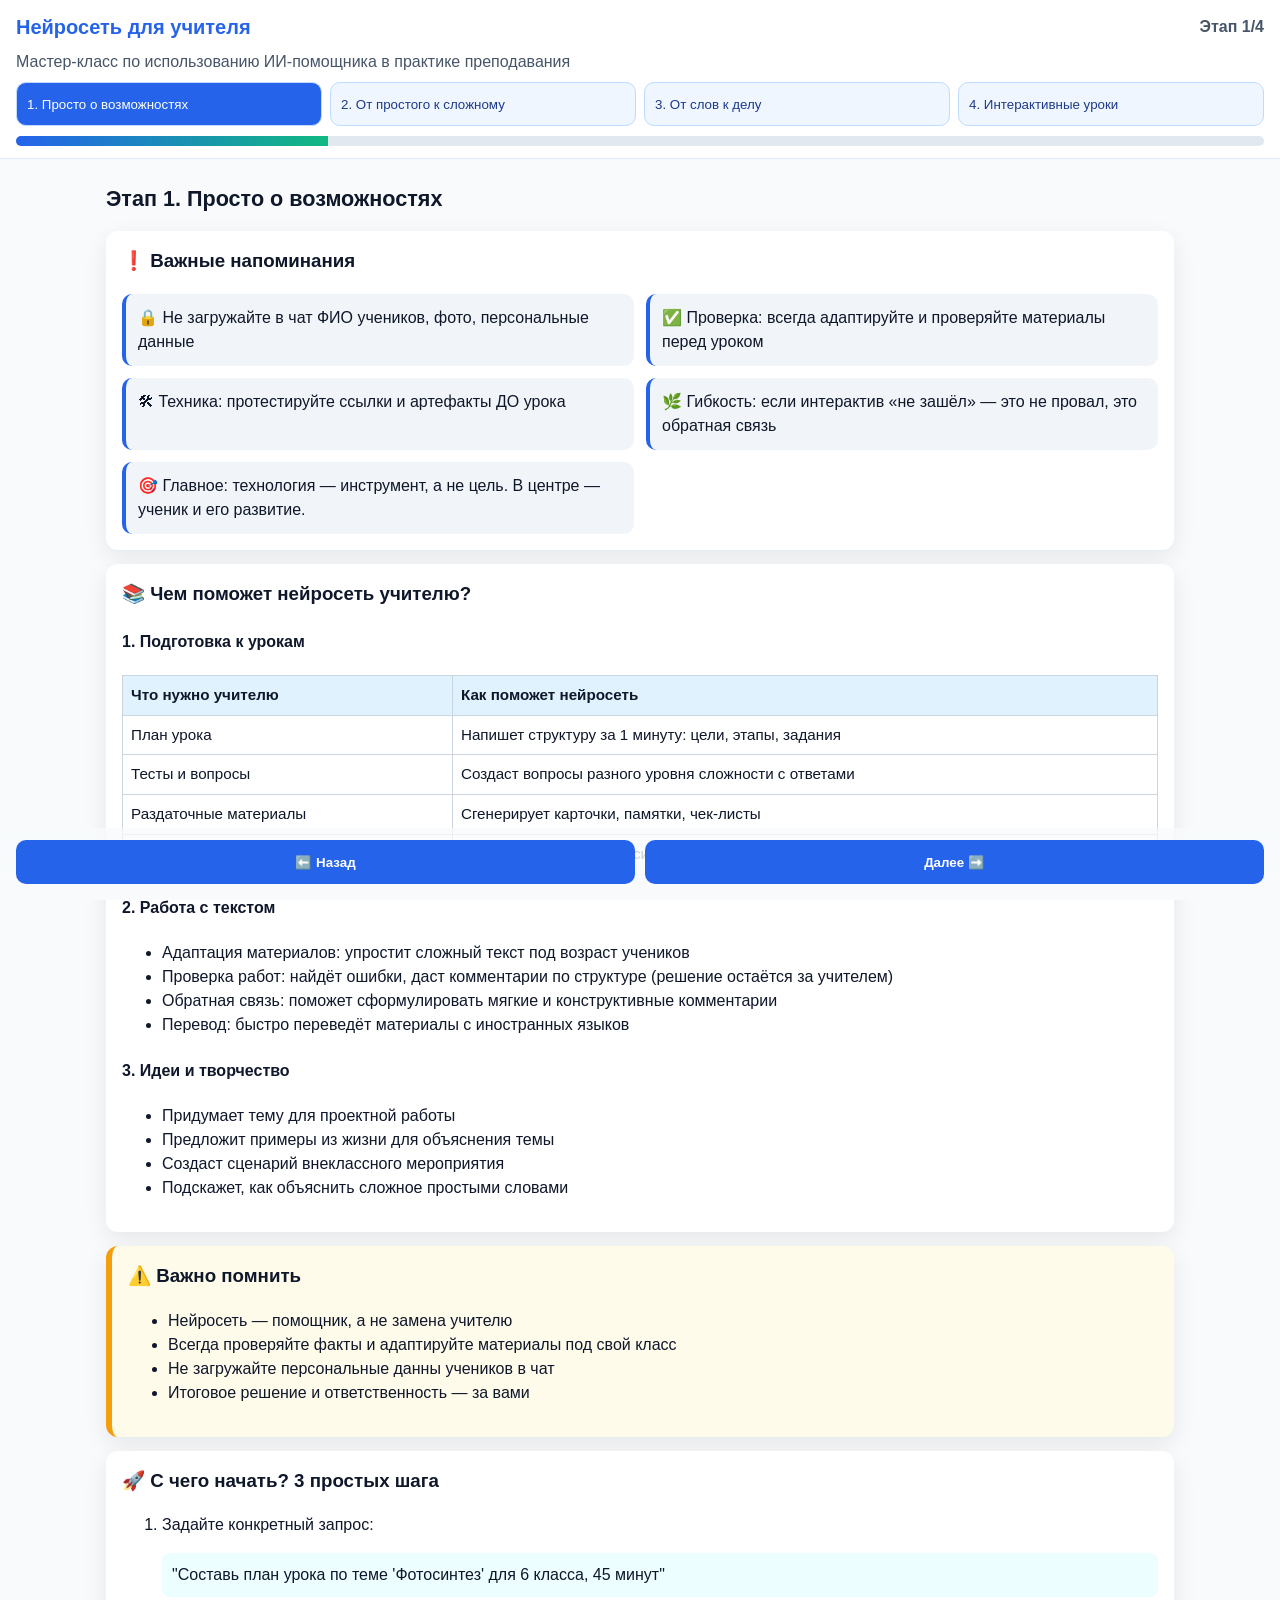
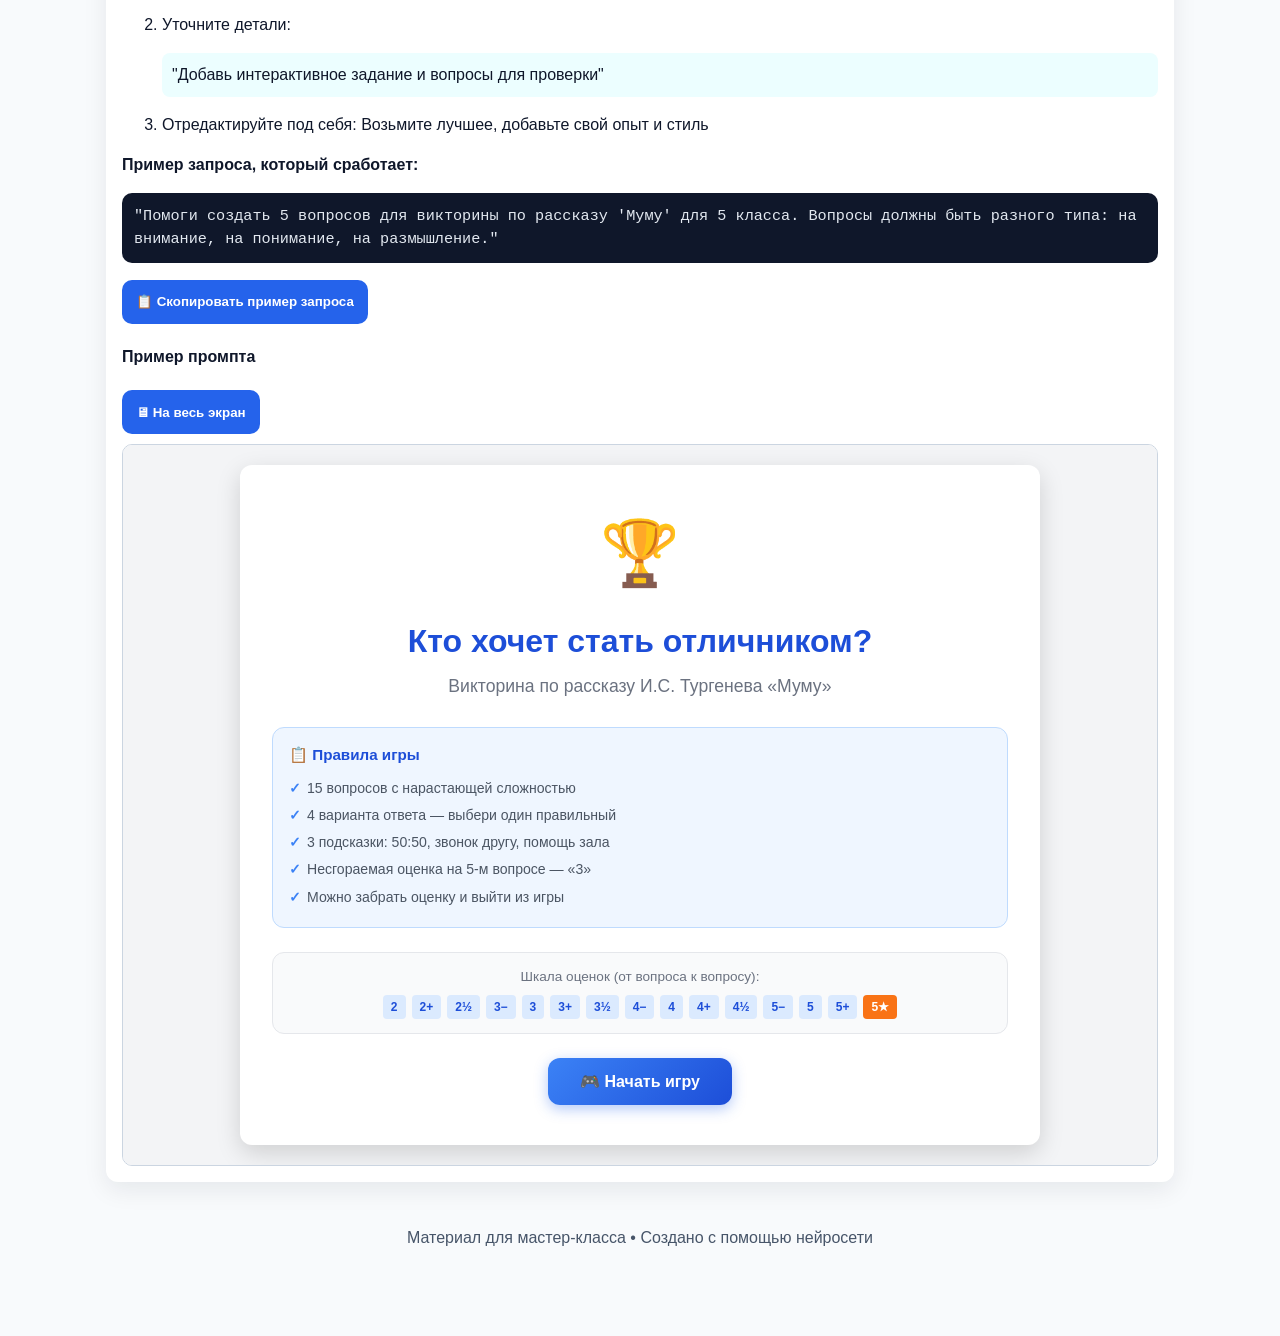
==== index.html @ 71e7a55d "1" ====
<!DOCTYPE html>
<html lang="ru">
<head>
  <meta charset="UTF-8">
  <meta name="viewport" content="width=device-width, initial-scale=1.0">
  <meta name="description" content="Мастер-класс по использованию нейросети в работе учителя">
  <title>Нейросеть для учителя — мастер-класс</title>
  <link rel="stylesheet" href="./styles.css">
</head>
<body>
  <div class="app fade-in" id="app">
    <header class="app-header">
      <div class="header-top">
        <h1>Нейросеть для учителя</h1>
        <p class="stage-indicator" id="stageIndicator" aria-live="polite">Этап 1/4</p>
        <button class="menu-toggle" id="menuToggle" aria-label="Открыть меню этапов" aria-expanded="false">☰</button>
      </div>
      <p class="subtitle">Мастер-класс по использованию ИИ-помощника в практике преподавания</p>
      <nav class="stage-nav" id="stageNav" aria-label="Навигация по этапам">
        <button class="stage-dot active" data-step="0" aria-label="Перейти к этапу 1">1. Просто о возможностях</button>
        <button class="stage-dot" data-step="1" aria-label="Перейти к этапу 2">2. От простого к сложному</button>
        <button class="stage-dot" data-step="2" aria-label="Перейти к этапу 3">3. От слов к делу</button>
        <button class="stage-dot" data-step="3" aria-label="Перейти к этапу 4">4. Интерактивные уроки</button>
      </nav>
      <div class="progress-wrap" aria-label="Прогресс прохождения этапов">
        <div class="progress-bar">
          <div class="progress-fill" id="progressFill"></div>
        </div>
      </div>
    </header>

    <main class="content">
      <!-- Этап 1 -->
      <section class="stage active" data-stage="0" aria-labelledby="stage1Title">
        <h2 id="stage1Title">Этап 1. Просто о возможностях</h2>

        <article class="card">
          <h3>❗ Важные напоминания</h3>
          <div class="card-grid reminders-grid">
            <div class="mini-card">🔒 Не загружайте в чат ФИО учеников, фото, персональные данные</div>
            <div class="mini-card">✅ Проверка: всегда адаптируйте и проверяйте материалы перед уроком</div>
            <div class="mini-card">🛠 Техника: протестируйте ссылки и артефакты ДО урока</div>
            <div class="mini-card">🌿 Гибкость: если интерактив «не зашёл» — это не провал, это обратная связь</div>
            <div class="mini-card">🎯 Главное: технология — инструмент, а не цель. В центре — ученик и его развитие.</div>
          </div>
        </article>

        <article class="card">
          <h3>📚 Чем поможет нейросеть учителю?</h3>
          <h4>1. Подготовка к урокам</h4>
          <table>
            <thead>
              <tr>
                <th>Что нужно учителю</th>
                <th>Как поможет нейросеть</th>
              </tr>
            </thead>
            <tbody>
              <tr>
                <td>План урока</td>
                <td>Напишет структуру за 1 минуту: цели, этапы, задания</td>
              </tr>
              <tr>
                <td>Тесты и вопросы</td>
                <td>Создаст вопросы разного уровня сложности с ответами</td>
              </tr>
              <tr>
                <td>Раздаточные материалы</td>
                <td>Сгенерирует карточки, памятки, чек-листы</td>
              </tr>
              <tr>
                <td>Идеи для активностей</td>
                <td>Предложит игры, дискуссии, проекты по теме</td>
              </tr>
            </tbody>
          </table>
          <h4>2. Работа с текстом</h4>
          <ul>
            <li>Адаптация материалов: упростит сложный текст под возраст учеников</li>
            <li>Проверка работ: найдёт ошибки, даст комментарии по структуре (решение остаётся за учителем)</li>
            <li>Обратная связь: поможет сформулировать мягкие и конструктивные комментарии</li>
            <li>Перевод: быстро переведёт материалы с иностранных языков</li>
          </ul>
          <h4>3. Идеи и творчество</h4>
          <ul>
            <li>Придумает тему для проектной работы</li>
            <li>Предложит примеры из жизни для объяснения темы</li>
            <li>Создаст сценарий внеклассного мероприятия</li>
            <li>Подскажет, как объяснить сложное простыми словами</li>
          </ul>
        </article>

        <article class="card banner-warning">
          <h3>⚠️ Важно помнить</h3>
          <ul>
            <li>Нейросеть — помощник, а не замена учителю</li>
            <li>Всегда проверяйте факты и адаптируйте материалы под свой класс</li>
            <li>Не загружайте персональные данны учеников в чат</li>
            <li>Итоговое решение и ответственность — за вами</li>
          </ul>
        </article>

        <article class="card">
          <h3>🚀 С чего начать? 3 простых шага</h3>
          <ol>
            <li>
              Задайте конкретный запрос:
              <p class="quote">"Составь план урока по теме 'Фотосинтез' для 6 класса, 45 минут"</p>
            </li>
            <li>
              Уточните детали:
              <p class="quote">"Добавь интерактивное задание и вопросы для проверки"</p>
            </li>
            <li>Отредактируйте под себя: Возьмите лучшее, добавьте свой опыт и стиль</li>
          </ol>
          <div class="prompt-box">
            <p><strong>Пример запроса, который сработает:</strong></p>
            <pre id="mumuPrompt">"Помоги создать 5 вопросов для викторины по рассказу 'Муму' для 5 класса. Вопросы должны быть разного типа: на внимание, на понимание, на размышление."</pre>
            <button class="btn copy-btn" data-copy-target="mumuPrompt" aria-label="Скопировать пример запроса по Муму">📋 Скопировать пример запроса</button>
            <span class="copy-status" aria-live="polite"></span>
          </div>
          <h4>Пример промпта</h4>
          <div class="actions">
            <button class="btn" id="stage1FullscreenBtn" aria-label="Развернуть пример промпта на весь экран">🖥 На весь экран</button>
          </div>
          <div class="embed-wrap">
            <iframe
              id="stage1PromptFrame"
              src="./example-mumu-quiz.html"
              title="Пример промпта: викторина по Муму"
              loading="lazy"
              referrerpolicy="no-referrer"
              allowfullscreen>
            </iframe>
          </div>
        </article>
      </section>

      <!-- Этап 2 -->
      <section class="stage" data-stage="1" aria-labelledby="stage2Title">
        <h2 id="stage2Title">Этап 2. От простого к сложному</h2>
        <div class="level-tabs" role="tablist" aria-label="Переключение уровней этапа 2">
          <button class="level-tab active" data-level-tab="1" role="tab" aria-selected="true" aria-controls="levelPanel1">Уровень 1</button>
          <button class="level-tab" data-level-tab="2" role="tab" aria-selected="false" aria-controls="levelPanel2">Уровень 2</button>
          <button class="level-tab" data-level-tab="3" role="tab" aria-selected="false" aria-controls="levelPanel3">Уровень 3</button>
          <button class="level-tab" data-level-tab="4" role="tab" aria-selected="false" aria-controls="levelPanel4">Уровень 4</button>
        </div>
        <div class="card-grid">
          <article class="card level-card level-1 active" id="levelPanel1" data-level-panel="1" role="tabpanel">
            <h3>Уровень 1: Самый простой</h3>
            <p><strong>Что создаём:</strong> Быстрые интерактивные элементы без подготовки</p>
            <table>
              <thead>
                <tr>
                  <th>Пример запроса учителю</th>
                  <th>Что получит ученик</th>
                </tr>
              </thead>
              <tbody>
                <tr>
                  <td>"Придумай 5 вопросов по теме 'Вода' для 3 класса: 2 на выбор ответа, 2 на внимание, 1 на размышление"</td>
                  <td>Готовые вопросы для устного опроса</td>
                </tr>
                <tr>
                  <td>"Создай мини-викторину из 3 заданий по сказке 'Колобок'"</td>
                  <td>Текст для быстрой проверки понимания</td>
                </tr>
                <tr>
                  <td>"Напиши 3 ситуации для обсуждения: 'Что бы ты сделал, если...'"</td>
                  <td>Старт для дискуссии в классе</td>
                </tr>
              </tbody>
            </table>
          </article>

          <article class="card level-card level-2" id="levelPanel2" data-level-panel="2" role="tabpanel" hidden>
            <h3>Уровень 2: Структурированный контент (таблицы, карточки, сценарии)</h3>
            <p><strong>Что создаём:</strong> Раздаточные материалы и готовые активности</p>
            <table>
              <thead>
                <tr>
                  <th>Пример запроса учителю</th>
                  <th>Что получит учитель</th>
                </tr>
              </thead>
              <tbody>
                <tr>
                  <td>"Создай таблицу 'Плюсы и минусы' для темы 'Интернет' — 4 столбца, простой язык для 5 класса"</td>
                  <td>Таблицу с положительными и отрицательными сторонами Интернета, которую можно использовать для дальнейшей работы</td>
                </tr>
                <tr>
                  <td>"Напиши сценарий ролевой игры 'Экскурсия в музей' для урока истории, 5 ролей, реплики на 2 минуты"</td>
                  <td>Сценарий игры</td>
                </tr>
                <tr>
                  <td>"Сделай карточки-задания: 6 штук, тема 'Части речи', формат: термин + пример + вопрос"</td>
                  <td>Задания для повторения</td>
                </tr>
              </tbody>
            </table>
          </article>

          <article class="card level-card level-3" id="levelPanel3" data-level-panel="3" role="tabpanel" hidden>
            <h3>Уровень 3: Интерактивные задания с выбором (ветвление)</h3>
            <p><strong>Что создаём:</strong> Сценарии, где ученик выбирает путь</p>
            <table>
              <thead>
                <tr>
                  <th>Пример запроса учителю</th>
                  <th>Что получит учитель</th>
                </tr>
              </thead>
              <tbody>
                <tr>
                  <td>"Создай текстовый квест 'Спасение планеты': - 3 варианта выбора на каждом шаге - 4 возможных финала - тема: экология, для 6 класса - язык простой, с юмором"</td>
                  <td>Ученики читают ситуацию → выбирают действие → видят последствия. Учитель управляет обсуждением после каждого выбора.</td>
                </tr>
              </tbody>
            </table>
          </article>

          <article class="card level-card level-4" id="levelPanel4" data-level-panel="4" role="tabpanel" hidden>
            <h3>Уровень 4: Артефакты нейросети — интерактив в браузере</h3>
            <p>Артефакты — функция нейросети, которая создаёт готовые мини-приложения: викторины, тренажёры, таймеры, доски идей. Работают в браузере, без установки программ.</p>
            <div class="steps-list">
              <h4>Как это работает (очень просто):</h4>
              <ol>
                <li>📝 Пишете запрос в нейросеть (как в примерах ниже)</li>
                <li>🧩 Нажимаете кнопку "Artifacts" или "Создать"</li>
                <li>📦 Получаете готовый материал или код</li>
                <li>🌐 Открываете на уроке — всё работает в браузере</li>
              </ol>
            </div>
            <h4>Что можно сделать за 1 запрос:</h4>
            <table>
              <thead>
                <tr>
                  <th>Запрос учителю</th>
                  <th>Что создаст нейросеть</th>
                  <th>Как использовать на уроке</th>
                </tr>
              </thead>
              <tbody>
                <tr>
                  <td>"Создай интерактивную викторину из 5 вопросов по математике для 4 класса: кнопки выбора, проверка ответа, счётчик баллов"</td>
                  <td>Готовая веб-викторина с кнопками и автоматической проверкой</td>
                  <td>Открыть на проекторе — ученики отвечают по очереди</td>
                </tr>
                <tr>
                  <td>"Сделай тренажёр 'Собери слово': перемешанные буквы, поле для ввода, кнопка 'Проверить'"</td>
                  <td>Интерактивное упражнение на правописание</td>
                  <td>Работа в парах за компьютером или на планшете</td>
                </tr>
                <tr>
                  <td>"Создай таймер с визуальным отсчётом на 5 минут для групповой работы"</td>
                  <td>Красивый таймер с прогресс-баром</td>
                  <td>Запустить на доске во время активности</td>
                </tr>
                <tr>
                  <td>"Сделай простую игру 'Угадай страну по флагу': 5 вариантов, подсказки, счёт"</td>
                  <td>Обучающая мини-игра</td>
                  <td>Закрепление темы в игровой форме</td>
                </tr>
              </tbody>
            </table>
          </article>
        </div>
      </section>

      <!-- Этап 3 -->
      <section class="stage" data-stage="2" aria-labelledby="stage3Title">
        <h2 id="stage3Title">Этап 3. От слов к делу</h2>
        <article class="card">
          <h3>🧮 Формула идеального промта</h3>
          <p class="formula">`Роль + Задача + Контекст + Формат + Ограничения`</p>
          <p>Пример: «Ты — методист по истории. Создай интерактивную хронологическую ленту по теме "Петровские реформы" для 7 класса. Формат: 8 событий с датами, кратким описанием и вопросом на анализ. Сложность — базовая»</p>
          <div class="prompt-builder">
            <h4>Интерактивный конструктор промпта</h4>
            <div class="builder-grid">
              <label>Роль <input type="text" id="roleInput" placeholder="Ты — ..."></label>
              <label>Задача <input type="text" id="taskInput" placeholder="Создай ..."></label>
              <label>Контекст <input type="text" id="contextInput" placeholder="для ... класса, тема ..."></label>
              <label>Формат <input type="text" id="formatInput" placeholder="Формат: ..."></label>
              <label>Ограничения <input type="text" id="constraintsInput" placeholder="Сложность, объем, стиль ..."></label>
            </div>
            <pre id="generatedPrompt">Заполните поля конструктора, чтобы получить готовый промпт.</pre>
            <button class="btn copy-btn" data-copy-target="generatedPrompt" aria-label="Скопировать сгенерированный промпт">📋 Копировать</button>
            <span class="copy-status" aria-live="polite"></span>
          </div>
          <h4>Пример промпта</h4>
          <div class="actions">
            <button class="btn" id="stage3FullscreenBtn" aria-label="Развернуть пример промпта этапа 3 на весь экран">🖥 На весь экран</button>
          </div>
          <div class="embed-wrap">
            <iframe
              id="stage3PromptFrame"
              src="./example-quiz.html"
              title="Пример промпта"
              loading="lazy"
              referrerpolicy="no-referrer"
              allowfullscreen>
            </iframe>
          </div>
        </article>


        <article class="card">
          <h3>Библиотека примеров</h3>
          <div class="card-grid">
            <div class="mini-card example-card">
              <h4>Литература, 8 класс</h4>
              <p>«Создай интерактивный диалог-тренажёр: ученик играет роль Раскольникова, отвечает на вопросы Сони. 5 реплик с вариантами ответов и обратной связью»</p>
              <div class="actions">
                <button class="btn copy-btn" data-copy-text="Создай интерактивный диалог-тренажёр: ученик играет роль Раскольникова, отвечает на вопросы Сони. 5 реплик с вариантами ответов и обратной связью" aria-label="Скопировать промпт литература 8 класс">📋 Копировать промпт</button>
                <a class="btn link-btn" href="https://chat.qwen.ai/s/deploy/t_3abfdeb1-03e1-4e1e-93f6-12145d3ac415" target="_blank" rel="noopener noreferrer" aria-label="Открыть пример литература 8 класс">🔗 Открыть пример</a>
              </div>
            </div>
            <div class="mini-card example-card">
              <h4>Математика, 5 класс</h4>
              <p>«Придумай 3 задачи на проценты в контексте футбола. Добавь визуальную подсказку и пошаговое решение»</p>
              <div class="actions">
                <button class="btn copy-btn" data-copy-text="Придумай 3 задачи на проценты в контексте футбола. Добавь визуальную подсказку и пошаговое решение" aria-label="Скопировать промпт математика 5 класс">📋 Копировать промпт</button>
                <a class="btn link-btn" href="https://chat.qwen.ai/s/deploy/t_a80f6cc6-0c1c-45bc-8ccc-128120b35ba0" target="_blank" rel="noopener noreferrer" aria-label="Открыть пример математика 5 класс">🔗 Открыть пример</a>
              </div>
            </div>
            <div class="mini-card example-card">
              <h4>География, 7 класс</h4>
              <p>«Создай интерактивный рабочий лист по теме "Линейные уравнения". Генерируй 5 случайных уравнений вида ax + b = c (коэффициенты должны быть целыми числами от -10 до 10). Ученик вводит ответ в поле. При нажатии "Проверить": если верно — зеленым цветом "Молодец!", если неверно — покажи правильный ответ и краткую подсказку, как решить (например: "Сначала перенеси свободный член вправо"). В конце покажи итоговый счет (например, 4 из 5). Дизайн должен быть строгим, школьным.»</p>
              <div class="actions">
                <button class="btn copy-btn" data-copy-text="Создай интерактивный рабочий лист по теме 'Линейные уравнения'. Генерируй 5 случайных уравнений вида ax + b = c (коэффициенты должны быть целыми числами от -10 до 10). Ученик вводит ответ в поле. При нажатии 'Проверить': если верно — зеленым цветом 'Молодец!', если неверно — покажи правильный ответ и краткую подсказку, как решить (например: 'Сначала перенеси свободный член вправо'). В конце покажи итоговый счет (например, 4 из 5). Дизайн должен быть строгим, школьным." aria-label="Скопировать промпт география 7 класс">📋 Копировать промпт</button>
                <a class="btn link-btn" href="https://chat.qwen.ai/s/deploy/t_00c31d38-82e5-49f9-9d25-54c526758d40" target="_blank" rel="noopener noreferrer" aria-label="Открыть пример география 7 класс">🔗 Открыть пример</a>
              </div>
            </div>
            <div class="mini-card example-card">
              <h4>Биология, 9 класс</h4>
              <p>«Создай квиз из 7 вопросов по теме "Фотосинтез" с разным уровнем сложности. После каждого ответа — объяснение, почему вариант верный/неверный»</p>
              <div class="actions">
                <button class="btn copy-btn" data-copy-text="Создай квиз из 7 вопросов по теме 'Фотосинтез' с разным уровнем сложности. После каждого ответа — объяснение, почему вариант верный/неверный" aria-label="Скопировать промпт биология 9 класс">📋 Копировать промпт</button>
                <a class="btn link-btn" href="https://chat.qwen.ai/s/deploy/t_4a828e0b-5cf6-4868-93cb-486083b16bae" target="_blank" rel="noopener noreferrer" aria-label="Открыть пример биология 9 класс">🔗 Открыть пример</a>
              </div>
            </div>
          </div>
        </article>
      </section>

      <!-- Этап 4 -->
      <section class="stage" data-stage="3" aria-labelledby="stage4Title">
        <h2 id="stage4Title">Этап 4. Интерактивные уроки с нейросетью</h2>
        <article class="card">
          <h3>🤝 Нейросеть как со-автор урока</h3>
          <table>
            <thead>
              <tr>
                <th>Что мы пишем</th>
                <th>Что получаем</th>
              </tr>
            </thead>
            <tbody>
              <tr>
                <td>Создай интерактивный урок по истории на тему «Кавказская война». Урок должен включать в себя все этапы урока и быть интересным и разнообразным для детей с разным уровнем знаний.</td>
                <td><a href="https://chat.qwen.ai/s/deploy/t_897ae6ea-ae9f-4524-bae5-314606edd881" target="_blank" rel="noopener noreferrer">https://chat.qwen.ai/s/deploy/t_897ae6ea-ae9f-4524-bae5-314606edd881</a></td>
              </tr>
            </tbody>
          </table>
        </article>

        <article class="card">
          <h3>📝 Расширенный промпт-шаблон</h3>
          <pre id="extendedPrompt">Ты — профессиональный методист и педагог-дизайнер с опытом создания современных уроков.
ЗАДАЧА:
Создай детальный план гибридного урока (офлайн + цифровые элементы), который будет интересен РАЗНЫМ типам учеников.
ПАРАМЕТРЫ УРОКА:
• Предмет: [Предмет]
• Класс: [Класс]
• Тема: [Тема]
• Длительность: [40 мин]
• Техническое оснащение: [проектор, смартфоны, интерактивная доска, базовый набор...]
УЧТИ РАЗНЫЕ ТИПЫ УЧЕНИКОВ:
✓ Визуалы → схемы, инфографика, видео, цветовое кодирование
✓ Аудиалы → обсуждения, подкасты, озвучка, дебаты
✓ Кинестетики → движение, манипуляции, эксперименты, ролевые сценки
✓ Цифровые аборигены → гаджеты, интерактив, геймификация, мгновенная обратная связь
✓ Медлительные/тревожные → чёткие инструкции, время на осмысление, безопасная среда
✓ Одарённые/быстрые → дополнительные челленджи, исследовательские мини-задачи
СТРУКТУРА ОТВЕТА (строго по пунктам):
ЦЕЛИ (по таксономии Блума)
- Знать/Понимать/Применять/Анализировать...
ПОЭТАПНЫЙ ПЛАН (с таймингом)
Для каждого этапа укажи:
1. Название этапа + время
2. Действия учителя (конкретные фразы, инструкции)
3. Действия учеников
4. [Интерактив] — какой элемент и для каких типов учеников
5. [Цифровой инструмент] — название сервиса/приложения + как использовать
6. [Адаптация] — как включить всех типов учеников
БАНК ИНТЕРАКТИВНЫХ ПРИЁМОВ (выбери 4-6, подходящих под тему)
□ Быстрый квиз (Kahoot/Quizizz/Google Forms)
□ Ментальная карта в реальном времени (Miro/Jamboard)
□ Голосование с визуализацией (Mentimeter)
□ "Живая статистика" — ученики перемещаются по классу
□ Микро-исследования в парах с гаджетами
□ Создание контента: мемы, тикток-сценарии, комиксы по теме
□ Ролевая мини-игра / дебаты / "суд над понятием"
□ Квест с QR-кодами по классу/школе
□ Интерактивное видео с остановками и вопросами
□ Коллаборативный документ (класс заполняет вместе)
МАТЕРИАЛЫ И РЕСУРСЫ
• Для учителя: чек-лист подготовки, скрипты фраз, критерии наблюдения
• Для учеников: раздатка (текст/схема/чек-лист), ссылки, QR-коды
• Цифровые инструменты: названия + краткая инструкция "как за 1 минуту"
• Запасной офлайн-план: если техника подведёт
СЕКРЕТЫ ВОВЛЕЧЕНИЯ (практические лайфхаки)
→ Как переключить внимание, если класс "потерялся"
→ Как дать слово тихим ученикам без стресса
→ Как превратить ошибку в учебный момент
→ Как быстро проверить понимание ВСЕХ (не только активных)
ОЦЕНИВАНИЕ
• Формирующее: 2-3 быстрых способа "снять пульс" урока
• Критерии успеха: что ученик сможет СДЕЛАТЬ после урока
• Самооценка: простой шаблон для рефлексии ученика
• Домашнее задание: 3 варианта на выбор (базовый / творческий / исследовательский)
БОНУС: "Вау-момент"
Предложи 1 неожиданный элемент, который запомнится:
- Связь с реальной жизнью / профессиями
- Неочевидный факт или парадокс по теме
- Мини-эксперимент, который можно сделать прямо сейчас
- Эмоциональный якорь (история, образ, метафора)
СТИЛЬ ОТВЕТА:
• Конкретно, без воды — учитель должен взять и провести
• Примеры фраз, названий сервисов, временных рамок
• Визуальное оформление: эмодзи, маркеры, чёткие заголовки
• Адаптивность: пометки [для начальной школы] / [для старшеклассников], где уместно
ВАЖНО:
Не предлагай интерактив ради интерактива. Каждый элемент должен работать на цель урока и учитывать разнообразие учеников.</pre>
          <button class="btn copy-btn" data-copy-target="extendedPrompt" aria-label="Скопировать весь шаблон">📋 Скопировать весь шаблон</button>
          <span class="copy-status" aria-live="polite"></span>
        </article>

        <article class="card">
          <h3>🧩 Конструктор расширенного промпта</h3>
          <div class="stage4-builder">
            <div class="builder-grid">
              <label>Роль
                <input type="text" id="s4Role" placeholder="Ты — профессиональный методист и педагог-дизайнер...">
              </label>
              <label>Предмет
                <input type="text" id="s4Subject" placeholder="История">
              </label>
              <label>Класс
                <input type="text" id="s4Class" placeholder="7 класс">
              </label>
              <label>Тема
                <input type="text" id="s4Topic" placeholder="Кавказская война">
              </label>
              <label>Длительность
                <input type="text" id="s4Duration" placeholder="40 мин">
              </label>
              <label>Техническое оснащение
                <input type="text" id="s4Equipment" placeholder="проектор, смартфоны, интерактивная доска...">
              </label>
            </div>

            <label>Тема / описание
              <textarea id="s4Description" rows="3" placeholder="Помоги создать 5 вопросов для викторины по рассказу 'Муму' для 5 класса..."></textarea>
            </label>

            <div class="stage4-option-group">
              <p><strong>Тип артефакта</strong></p>
              <div class="artifact-types" id="artifactTypes">
                <button type="button" class="artifact-chip active" data-artifact-type="Викторина / Тест">Викторина / Тест</button>
                <button type="button" class="artifact-chip" data-artifact-type="Сопоставление (Matching)">Сопоставление (Matching)</button>
                <button type="button" class="artifact-chip" data-artifact-type="Хронологическая линейка">Хронологическая линейка</button>
                <button type="button" class="artifact-chip" data-artifact-type="Флеш-карточки">Флеш-карточки</button>
                <button type="button" class="artifact-chip" data-artifact-type="Кроссворд">Кроссворд</button>
                <button type="button" class="artifact-chip" data-artifact-type="Интерактивный рабочий лист">Интерактивный рабочий лист</button>
                <button type="button" class="artifact-chip" data-artifact-type="Кейс-стади">Кейс-стади</button>
                <button type="button" class="artifact-chip" data-artifact-type="Образовательный калькулятор">Образовательный калькулятор</button>
                <button type="button" class="artifact-chip" data-artifact-type="Мастер-класс / Вебинар">Мастер-класс / Вебинар</button>
                <button type="button" class="artifact-chip" data-artifact-type="Лонгрид с объяснением">Лонгрид с объяснением</button>
                <button type="button" class="artifact-chip" data-artifact-type="Интерактивный учебник">Интерактивный учебник</button>
                <button type="button" class="artifact-chip" data-artifact-type="База знаний">База знаний</button>
                <button type="button" class="artifact-chip" data-artifact-type="Чек-лист процесса">Чек-лист процесса</button>
                <button type="button" class="artifact-chip" data-artifact-type="Глоссарий терминов">Глоссарий терминов</button>
                <button type="button" class="artifact-chip" data-artifact-type="Рабочая тетрадь">Рабочая тетрадь</button>
              </div>
            </div>

            <div class="stage4-option-group">
              <p><strong>Банк интерактивных приёмов (выбери 4-6)</strong></p>
              <div class="checkbox-grid">
                <label><input type="checkbox" class="s4Technique" value="Быстрый квиз (Kahoot/Quizizz/Google Forms)" checked> Быстрый квиз (Kahoot/Quizizz/Google Forms)</label>
                <label><input type="checkbox" class="s4Technique" value="Ментальная карта в реальном времени (Miro/Jamboard)" checked> Ментальная карта в реальном времени (Miro/Jamboard)</label>
                <label><input type="checkbox" class="s4Technique" value="Голосование с визуализацией (Mentimeter)"> Голосование с визуализацией (Mentimeter)</label>
                <label><input type="checkbox" class="s4Technique" value="Живая статистика — ученики перемещаются по классу"> Живая статистика — ученики перемещаются по классу</label>
                <label><input type="checkbox" class="s4Technique" value="Микро-исследования в парах с гаджетами"> Микро-исследования в парах с гаджетами</label>
                <label><input type="checkbox" class="s4Technique" value="Создание контента: мемы, тикток-сценарии, комиксы по теме" checked> Создание контента: мемы, тикток-сценарии, комиксы по теме</label>
                <label><input type="checkbox" class="s4Technique" value="Ролевая мини-игра / дебаты / суд над понятием" checked> Ролевая мини-игра / дебаты / суд над понятием</label>
                <label><input type="checkbox" class="s4Technique" value="Квест с QR-кодами по классу/школе"> Квест с QR-кодами по классу/школе</label>
                <label><input type="checkbox" class="s4Technique" value="Интерактивное видео с остановками и вопросами"> Интерактивное видео с остановками и вопросами</label>
                <label><input type="checkbox" class="s4Technique" value="Коллаборативный документ (класс заполняет вместе)"> Коллаборативный документ (класс заполняет вместе)</label>
              </div>
            </div>

            <div class="actions">
              <button class="btn" id="s4BuildBtn" type="button">Собрать промпт</button>
              <button class="btn" id="s4ClearBtn" type="button">Очистить</button>
              <button class="btn copy-btn" id="s4CopyBtn" type="button" data-copy-target="s4PromptOutput">📋 Копировать</button>
            </div>
            <pre id="s4PromptOutput">Заполните параметры и нажмите «Собрать промпт».</pre>
            <span class="copy-status" aria-live="polite"></span>
          </div>
        </article>

        <article class="card">
          <h3>👥 Задание для групп</h3>
          <ul class="checklist">
            <li><label><input type="checkbox"> 1. Выберите тему и класс (можно свою реальную тему на следующей неделе)</label></li>
            <li><label><input type="checkbox"> 2. Сформулируйте промт</label></li>
            <li><label><input type="checkbox"> 3. Создайте интерактивный артефакт (квиз, сценарий, адаптацию текста, визуал)</label></li>
            <li><label><input type="checkbox"> 4. Протестируйте на соседней группе: «Поймёт ли ученик? Заинтересует ли?»</label></li>
          </ul>
          <button class="btn random-btn" id="randomPromptBtn" aria-label="Сгенерировать случайный пример">🎲 Сгенерировать случайный пример</button>
          <pre id="randomPromptOutput">Нажмите кнопку, чтобы получить случайный промпт из библиотеки Этапа 3.</pre>
        </article>
      </section>
    </main>

    <footer class="app-footer">
      Материал для мастер-класса • Создано с помощью нейросети
    </footer>

    <div class="nav-controls" aria-label="Кнопки перехода между этапами">
      <button class="btn nav-btn" id="prevBtn" aria-label="Предыдущий этап">⬅️ Назад</button>
      <button class="btn nav-btn" id="nextBtn" aria-label="Следующий этап">Далее ➡️</button>
    </div>
  </div>

  <script src="./script.js"></script>
</body>
</html>
---- styles.css ----
:root {
  --color-primary: #2563eb;
  --color-accent: #10b981;
  --color-warning: #f59e0b;
  --color-bg: #f8fafc;
  --color-card: #ffffff;
  --color-text: #0f172a;
  --color-muted: #475569;
  --shadow: 0 8px 24px rgba(15, 23, 42, 0.08);
  --radius: 12px;
  --transition: 0.2s ease;
}

*,
*::before,
*::after {
  box-sizing: border-box;
}

html,
body {
  margin: 0;
  padding: 0;
  font-family: "Segoe UI", Roboto, Arial, sans-serif;
  background: var(--color-bg);
  color: var(--color-text);
  font-size: 16px;
  line-height: 1.5;
}

.app {
  min-height: 100vh;
  display: flex;
  flex-direction: column;
}

.fade-in {
  animation: fadeIn 0.4s ease both;
}

@keyframes fadeIn {
  from {
    opacity: 0;
    transform: translateY(8px);
  }
  to {
    opacity: 1;
    transform: translateY(0);
  }
}

.app-header {
  position: sticky;
  top: 0;
  z-index: 10;
  background: var(--color-card);
  border-bottom: 1px solid #dbeafe;
  padding: 12px 16px;
}

.header-top {
  display: flex;
  align-items: center;
  gap: 8px;
}

h1 {
  margin: 0;
  font-size: 1.25rem;
  font-weight: 700;
  color: var(--color-primary);
}

.stage-indicator {
  margin: 0 0 0 auto;
  font-weight: 600;
  color: var(--color-muted);
}

.subtitle {
  margin: 8px 0;
  color: var(--color-muted);
}

.menu-toggle {
  width: 44px;
  height: 44px;
  border: 1px solid #bfdbfe;
  border-radius: 10px;
  background: #eff6ff;
  cursor: pointer;
}

.stage-nav {
  display: none;
  gap: 8px;
  flex-direction: column;
}

.stage-nav.open {
  display: flex;
}

.stage-dot {
  min-height: 44px;
  border: 1px solid #bfdbfe;
  border-radius: 10px;
  background: #eff6ff;
  color: #1e3a8a;
  text-align: left;
  padding: 8px 10px;
  cursor: pointer;
  transition: transform var(--transition), background var(--transition);
}

.stage-dot:hover,
.stage-dot:focus-visible {
  background: #dbeafe;
}

.stage-dot.active {
  background: var(--color-primary);
  color: #fff;
}

.progress-wrap {
  margin-top: 10px;
}

.progress-bar {
  width: 100%;
  height: 10px;
  background: #e2e8f0;
  border-radius: 999px;
  overflow: hidden;
}

.progress-fill {
  height: 100%;
  width: 25%;
  background: linear-gradient(90deg, var(--color-primary), var(--color-accent));
  transition: width var(--transition);
}

.content {
  padding: 16px;
  max-width: 1100px;
  width: 100%;
  margin: 0 auto;
}

.stage {
  display: none;
  animation: fadeIn 0.3s ease both;
}

.stage.active {
  display: block;
}

h2 {
  font-size: 1.35rem;
  margin: 8px 0 16px;
}

h3 {
  margin-top: 0;
}

.card {
  background: var(--color-card);
  border-radius: var(--radius);
  box-shadow: var(--shadow);
  padding: 16px;
  margin-bottom: 14px;
  transition: transform var(--transition), box-shadow var(--transition);
}

.card:hover {
  transform: translateY(-2px);
  box-shadow: 0 12px 30px rgba(15, 23, 42, 0.11);
}

.card-grid {
  display: grid;
  gap: 12px;
}

/* В Этапе 2 уровни всегда идут последовательно */
section[data-stage="1"] .card-grid {
  grid-template-columns: 1fr;
}

.level-tabs {
  display: grid;
  grid-template-columns: repeat(2, minmax(0, 1fr));
  gap: 8px;
  margin-bottom: 12px;
}

.level-tab {
  min-height: 44px;
  border: 1px solid #bfdbfe;
  border-radius: 10px;
  background: #eff6ff;
  color: #1e3a8a;
  font-weight: 600;
  cursor: pointer;
}

.level-tab.active {
  background: var(--color-primary);
  color: #fff;
}

section[data-stage="1"] .level-card {
  display: none;
}

section[data-stage="1"] .level-card.active {
  display: block;
}

.reminders-grid .mini-card {
  border-left: 4px solid var(--color-primary);
}

.mini-card {
  background: #f1f5f9;
  padding: 12px;
  border-radius: 10px;
}

.banner-warning {
  border-left: 6px solid var(--color-warning);
  background: #fffbeb;
}

table {
  width: 100%;
  border-collapse: collapse;
  margin-top: 8px;
  font-size: 0.95rem;
}

th,
td {
  border: 1px solid #cbd5e1;
  padding: 8px;
  text-align: left;
  vertical-align: top;
}

th {
  background: #e0f2fe;
}

.quote,
.formula {
  background: #ecfeff;
  padding: 10px;
  border-radius: 8px;
}

.prompt-box pre,
.prompt-builder pre,
#randomPromptOutput,
#extendedPrompt {
  white-space: pre-wrap;
  word-break: break-word;
  background: #0f172a;
  color: #e2e8f0;
  border-radius: 10px;
  padding: 12px;
  font-size: 0.95rem;
}

.btn {
  min-height: 44px;
  border: none;
  border-radius: 10px;
  background: var(--color-primary);
  color: #fff;
  font-weight: 600;
  padding: 10px 14px;
  cursor: pointer;
  transition: transform var(--transition), opacity var(--transition), background var(--transition);
}

.btn:hover,
.btn:focus-visible {
  transform: translateY(-1px);
  opacity: 0.95;
}

.btn:active {
  transform: translateY(0);
}

.btn.copied {
  background: var(--color-accent);
}

.copy-status {
  display: inline-block;
  margin-top: 6px;
  color: #047857;
  font-weight: 600;
  min-height: 22px;
}

.builder-grid {
  display: grid;
  gap: 10px;
}

.embed-wrap {
  margin-top: 10px;
  border: 1px solid #cbd5e1;
  border-radius: 10px;
  overflow: hidden;
  background: #fff;
}

.embed-wrap iframe {
  display: block;
  width: 100%;
  min-height: 520px;
  border: 0;
}

#stage1PromptFrame {
  min-height: 80vh;
}

#stage3PromptFrame {
  min-height: 80vh;
}

.builder-grid label {
  display: grid;
  gap: 4px;
  font-weight: 600;
}

input[type="text"] {
  min-height: 44px;
  border: 1px solid #94a3b8;
  border-radius: 10px;
  padding: 10px;
  font: inherit;
}

textarea {
  width: 100%;
  border: 1px solid #94a3b8;
  border-radius: 10px;
  padding: 10px;
  font: inherit;
  resize: vertical;
}

.stage4-builder {
  display: grid;
  gap: 12px;
}

.stage4-option-group {
  background: #f8fafc;
  border: 1px solid #e2e8f0;
  border-radius: 10px;
  padding: 10px;
}

.artifact-types {
  display: flex;
  gap: 8px;
  flex-wrap: wrap;
}

.artifact-chip {
  min-height: 40px;
  border: 1px solid #bfdbfe;
  border-radius: 999px;
  background: #eff6ff;
  color: #1e3a8a;
  padding: 8px 12px;
  cursor: pointer;
}

.artifact-chip.active {
  background: var(--color-primary);
  color: #fff;
}

.checkbox-grid {
  display: grid;
  gap: 8px;
}

.checkbox-grid label {
  display: flex;
  gap: 8px;
  align-items: flex-start;
}

.actions {
  display: flex;
  gap: 8px;
  flex-wrap: wrap;
  margin-top: 10px;
}

.link-btn {
  display: inline-flex;
  align-items: center;
  text-decoration: none;
}

.checklist input[type="checkbox"] {
  width: 18px;
  height: 18px;
}

.nav-controls {
  display: flex;
  justify-content: space-between;
  gap: 10px;
  padding: 12px 16px 16px;
  position: sticky;
  bottom: 0;
  background: linear-gradient(180deg, rgba(248, 250, 252, 0.7), #f8fafc);
}

.nav-btn {
  flex: 1;
}

.app-footer {
  margin-top: auto;
  text-align: center;
  color: var(--color-muted);
  padding: 14px;
}

@media (min-width: 768px) {
  .menu-toggle {
    display: none;
  }

  .stage-nav {
    display: grid;
    grid-template-columns: repeat(2, minmax(0, 1fr));
  }

  .card-grid {
    grid-template-columns: repeat(2, minmax(0, 1fr));
  }

  section[data-stage="1"] .card-grid {
    grid-template-columns: 1fr;
  }

  .level-tabs {
    grid-template-columns: repeat(4, minmax(0, 1fr));
  }

  .builder-grid {
    grid-template-columns: repeat(2, minmax(0, 1fr));
  }
}

@media (min-width: 1024px) {
  .stage-nav {
    grid-template-columns: repeat(4, minmax(0, 1fr));
  }
}
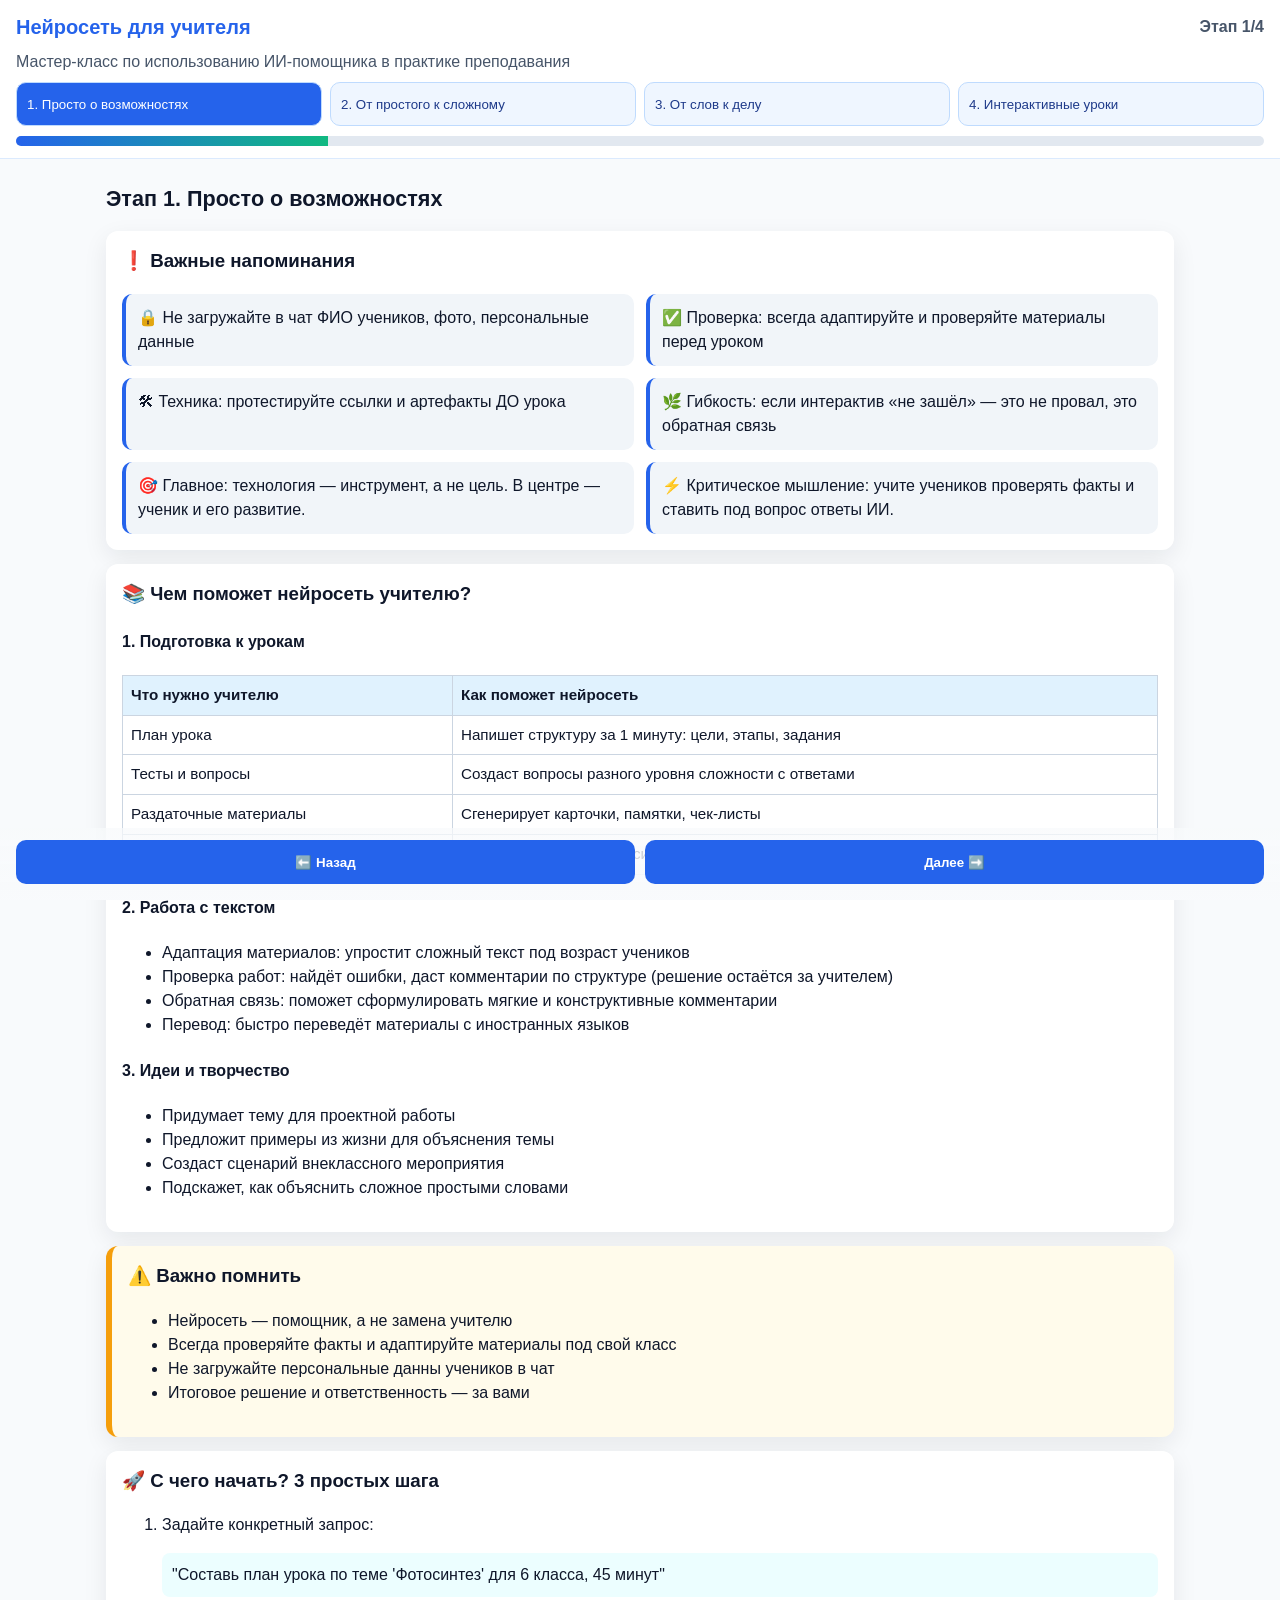
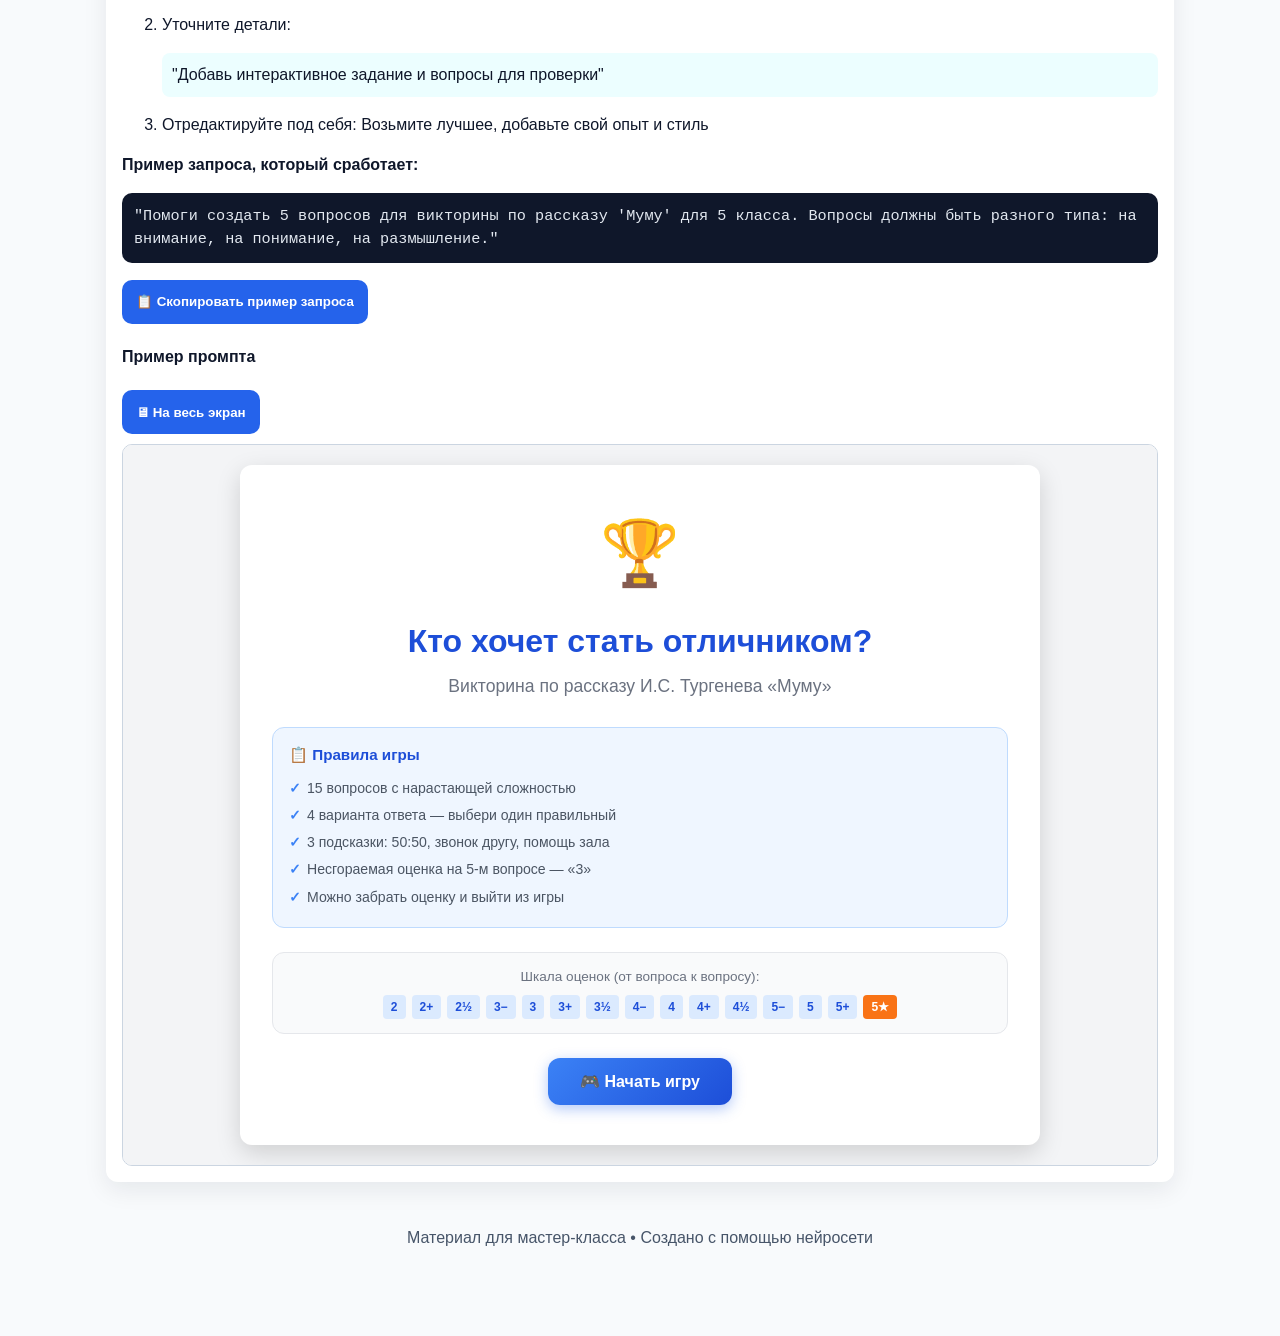
==== commit f2245aea: "2" ====
--- a/index.html
+++ b/index.html
@@ -1,5 +1,6 @@
 <!DOCTYPE html>
 <html lang="ru">
+
 <head>
   <meta charset="UTF-8">
   <meta name="viewport" content="width=device-width, initial-scale=1.0">
@@ -7,6 +8,7 @@
   <title>Нейросеть для учителя — мастер-класс</title>
   <link rel="stylesheet" href="./styles.css">
 </head>
+
 <body>
   <div class="app fade-in" id="app">
     <header class="app-header">
@@ -41,7 +43,10 @@
             <div class="mini-card">✅ Проверка: всегда адаптируйте и проверяйте материалы перед уроком</div>
             <div class="mini-card">🛠 Техника: протестируйте ссылки и артефакты ДО урока</div>
             <div class="mini-card">🌿 Гибкость: если интерактив «не зашёл» — это не провал, это обратная связь</div>
-            <div class="mini-card">🎯 Главное: технология — инструмент, а не цель. В центре — ученик и его развитие.</div>
+            <div class="mini-card">🎯 Главное: технология — инструмент, а не цель. В центре — ученик и его развитие.
+            </div>
+            <div class="mini-card">⚡️ Критическое мышление: учите учеников проверять факты и ставить под вопрос ответы
+              ИИ.</div>
           </div>
         </article>
 
@@ -115,22 +120,20 @@
           </ol>
           <div class="prompt-box">
             <p><strong>Пример запроса, который сработает:</strong></p>
-            <pre id="mumuPrompt">"Помоги создать 5 вопросов для викторины по рассказу 'Муму' для 5 класса. Вопросы должны быть разного типа: на внимание, на понимание, на размышление."</pre>
-            <button class="btn copy-btn" data-copy-target="mumuPrompt" aria-label="Скопировать пример запроса по Муму">📋 Скопировать пример запроса</button>
+            <pre
+              id="mumuPrompt">"Помоги создать 5 вопросов для викторины по рассказу 'Муму' для 5 класса. Вопросы должны быть разного типа: на внимание, на понимание, на размышление."</pre>
+            <button class="btn copy-btn" data-copy-target="mumuPrompt"
+              aria-label="Скопировать пример запроса по Муму">📋 Скопировать пример запроса</button>
             <span class="copy-status" aria-live="polite"></span>
           </div>
           <h4>Пример промпта</h4>
           <div class="actions">
-            <button class="btn" id="stage1FullscreenBtn" aria-label="Развернуть пример промпта на весь экран">🖥 На весь экран</button>
+            <button class="btn" id="stage1FullscreenBtn" aria-label="Развернуть пример промпта на весь экран">🖥 На весь
+              экран</button>
           </div>
           <div class="embed-wrap">
-            <iframe
-              id="stage1PromptFrame"
-              src="./example-mumu-quiz.html"
-              title="Пример промпта: викторина по Муму"
-              loading="lazy"
-              referrerpolicy="no-referrer"
-              allowfullscreen>
+            <iframe id="stage1PromptFrame" src="./example-mumu-quiz.html" title="Пример промпта: викторина по Муму"
+              loading="lazy" referrerpolicy="no-referrer" allowfullscreen>
             </iframe>
           </div>
         </article>
@@ -140,10 +143,14 @@
       <section class="stage" data-stage="1" aria-labelledby="stage2Title">
         <h2 id="stage2Title">Этап 2. От простого к сложному</h2>
         <div class="level-tabs" role="tablist" aria-label="Переключение уровней этапа 2">
-          <button class="level-tab active" data-level-tab="1" role="tab" aria-selected="true" aria-controls="levelPanel1">Уровень 1</button>
-          <button class="level-tab" data-level-tab="2" role="tab" aria-selected="false" aria-controls="levelPanel2">Уровень 2</button>
-          <button class="level-tab" data-level-tab="3" role="tab" aria-selected="false" aria-controls="levelPanel3">Уровень 3</button>
-          <button class="level-tab" data-level-tab="4" role="tab" aria-selected="false" aria-controls="levelPanel4">Уровень 4</button>
+          <button class="level-tab active" data-level-tab="1" role="tab" aria-selected="true"
+            aria-controls="levelPanel1">Уровень 1</button>
+          <button class="level-tab" data-level-tab="2" role="tab" aria-selected="false"
+            aria-controls="levelPanel2">Уровень 2</button>
+          <button class="level-tab" data-level-tab="3" role="tab" aria-selected="false"
+            aria-controls="levelPanel3">Уровень 3</button>
+          <button class="level-tab" data-level-tab="4" role="tab" aria-selected="false"
+            aria-controls="levelPanel4">Уровень 4</button>
         </div>
         <div class="card-grid">
           <article class="card level-card level-1 active" id="levelPanel1" data-level-panel="1" role="tabpanel">
@@ -158,7 +165,8 @@
               </thead>
               <tbody>
                 <tr>
-                  <td>"Придумай 5 вопросов по теме 'Вода' для 3 класса: 2 на выбор ответа, 2 на внимание, 1 на размышление"</td>
+                  <td>"Придумай 5 вопросов по теме 'Вода' для 3 класса: 2 на выбор ответа, 2 на внимание, 1 на
+                    размышление"</td>
                   <td>Готовые вопросы для устного опроса</td>
                 </tr>
                 <tr>
@@ -171,6 +179,16 @@
                 </tr>
               </tbody>
             </table>
+            <h4>Пример промпта</h4>
+            <div class="actions">
+              <button class="btn" id="stage1FullscreenBtn" aria-label="Развернуть пример промпта на весь экран">🖥 На
+                весь экран</button>
+            </div>
+            <div class="embed-wrap">
+              <iframe id="stage1PromptFrame" src="./1.html" title="Пример промпта: викторина по Муму" loading="lazy"
+                referrerpolicy="no-referrer" allowfullscreen>
+              </iframe>
+            </div>
           </article>
 
           <article class="card level-card level-2" id="levelPanel2" data-level-panel="2" role="tabpanel" hidden>
@@ -186,10 +204,12 @@
               <tbody>
                 <tr>
                   <td>"Создай таблицу 'Плюсы и минусы' для темы 'Интернет' — 4 столбца, простой язык для 5 класса"</td>
-                  <td>Таблицу с положительными и отрицательными сторонами Интернета, которую можно использовать для дальнейшей работы</td>
-                </tr>
-                <tr>
-                  <td>"Напиши сценарий ролевой игры 'Экскурсия в музей' для урока истории, 5 ролей, реплики на 2 минуты"</td>
+                  <td>Таблицу с положительными и отрицательными сторонами Интернета, которую можно использовать для
+                    дальнейшей работы</td>
+                </tr>
+                <tr>
+                  <td>"Напиши сценарий ролевой игры 'Экскурсия в музей' для урока истории, 5 ролей, реплики на 2 минуты"
+                  </td>
                   <td>Сценарий игры</td>
                 </tr>
                 <tr>
@@ -198,6 +218,16 @@
                 </tr>
               </tbody>
             </table>
+            <h4>Пример промпта</h4>
+            <div class="actions">
+              <button class="btn" id="stage1FullscreenBtn" aria-label="Развернуть пример промпта на весь экран">🖥 На
+                весь экран</button>
+            </div>
+            <div class="embed-wrap">
+              <iframe id="stage1PromptFrame" src="./2.html" title="Пример промпта: викторина по Муму" loading="lazy"
+                referrerpolicy="no-referrer" allowfullscreen>
+              </iframe>
+            </div>
           </article>
 
           <article class="card level-card level-3" id="levelPanel3" data-level-panel="3" role="tabpanel" hidden>
@@ -212,16 +242,29 @@
               </thead>
               <tbody>
                 <tr>
-                  <td>"Создай текстовый квест 'Спасение планеты': - 3 варианта выбора на каждом шаге - 4 возможных финала - тема: экология, для 6 класса - язык простой, с юмором"</td>
-                  <td>Ученики читают ситуацию → выбирают действие → видят последствия. Учитель управляет обсуждением после каждого выбора.</td>
+                  <td>"Создай текстовый квест 'Спасение планеты': - 3 варианта выбора на каждом шаге - 4 возможных
+                    финала - тема: экология, для 6 класса - язык простой, с юмором"</td>
+                  <td>Ученики читают ситуацию → выбирают действие → видят последствия. Учитель управляет обсуждением
+                    после каждого выбора.</td>
                 </tr>
               </tbody>
             </table>
+            <h4>Пример промпта</h4>
+            <div class="actions">
+              <button class="btn" id="stage1FullscreenBtn" aria-label="Развернуть пример промпта на весь экран">🖥 На
+                весь экран</button>
+            </div>
+            <div class="embed-wrap">
+              <iframe id="stage1PromptFrame" src="./3.html" title="Пример промпта: викторина по Муму" loading="lazy"
+                referrerpolicy="no-referrer" allowfullscreen>
+              </iframe>
+            </div>
           </article>
 
           <article class="card level-card level-4" id="levelPanel4" data-level-panel="4" role="tabpanel" hidden>
             <h3>Уровень 4: Артефакты нейросети — интерактив в браузере</h3>
-            <p>Артефакты — функция нейросети, которая создаёт готовые мини-приложения: викторины, тренажёры, таймеры, доски идей. Работают в браузере, без установки программ.</p>
+            <p>Артефакты — функция нейросети, которая создаёт готовые мини-приложения: викторины, тренажёры, таймеры,
+              доски идей. Работают в браузере, без установки программ.</p>
             <div class="steps-list">
               <h4>Как это работает (очень просто):</h4>
               <ol>
@@ -242,7 +285,8 @@
               </thead>
               <tbody>
                 <tr>
-                  <td>"Создай интерактивную викторину из 5 вопросов по математике для 4 класса: кнопки выбора, проверка ответа, счётчик баллов"</td>
+                  <td>"Создай интерактивную викторину из 5 вопросов по математике для 4 класса: кнопки выбора, проверка
+                    ответа, счётчик баллов"</td>
                   <td>Готовая веб-викторина с кнопками и автоматической проверкой</td>
                   <td>Открыть на проекторе — ученики отвечают по очереди</td>
                 </tr>
@@ -263,8 +307,20 @@
                 </tr>
               </tbody>
             </table>
+            <h4>Пример промпта</h4>
+            <div class="actions">
+              <button class="btn" id="stage1FullscreenBtn" aria-label="Развернуть пример промпта на весь экран">🖥 На
+                весь экран</button>
+            </div>
+            <div class="embed-wrap">
+              <iframe id="stage1PromptFrame" src="./4.html" title="Пример промпта: викторина по Муму" loading="lazy"
+                referrerpolicy="no-referrer" allowfullscreen>
+              </iframe>
+            </div>
           </article>
+
         </div>
+
       </section>
 
       <!-- Этап 3 -->
@@ -273,7 +329,8 @@
         <article class="card">
           <h3>🧮 Формула идеального промта</h3>
           <p class="formula">`Роль + Задача + Контекст + Формат + Ограничения`</p>
-          <p>Пример: «Ты — методист по истории. Создай интерактивную хронологическую ленту по теме "Петровские реформы" для 7 класса. Формат: 8 событий с датами, кратким описанием и вопросом на анализ. Сложность — базовая»</p>
+          <p>Пример: «Ты — методист по истории. Создай интерактивную хронологическую ленту по теме "Петровские реформы"
+            для 7 класса. Формат: 8 событий с датами, кратким описанием и вопросом на анализ. Сложность — базовая»</p>
           <div class="prompt-builder">
             <h4>Интерактивный конструктор промпта</h4>
             <div class="builder-grid">
@@ -281,24 +338,22 @@
               <label>Задача <input type="text" id="taskInput" placeholder="Создай ..."></label>
               <label>Контекст <input type="text" id="contextInput" placeholder="для ... класса, тема ..."></label>
               <label>Формат <input type="text" id="formatInput" placeholder="Формат: ..."></label>
-              <label>Ограничения <input type="text" id="constraintsInput" placeholder="Сложность, объем, стиль ..."></label>
+              <label>Ограничения <input type="text" id="constraintsInput"
+                  placeholder="Сложность, объем, стиль ..."></label>
             </div>
             <pre id="generatedPrompt">Заполните поля конструктора, чтобы получить готовый промпт.</pre>
-            <button class="btn copy-btn" data-copy-target="generatedPrompt" aria-label="Скопировать сгенерированный промпт">📋 Копировать</button>
+            <button class="btn copy-btn" data-copy-target="generatedPrompt"
+              aria-label="Скопировать сгенерированный промпт">📋 Копировать</button>
             <span class="copy-status" aria-live="polite"></span>
           </div>
           <h4>Пример промпта</h4>
           <div class="actions">
-            <button class="btn" id="stage3FullscreenBtn" aria-label="Развернуть пример промпта этапа 3 на весь экран">🖥 На весь экран</button>
+            <button class="btn" id="stage3FullscreenBtn" aria-label="Развернуть пример промпта этапа 3 на весь экран">🖥
+              На весь экран</button>
           </div>
           <div class="embed-wrap">
-            <iframe
-              id="stage3PromptFrame"
-              src="./example-quiz.html"
-              title="Пример промпта"
-              loading="lazy"
-              referrerpolicy="no-referrer"
-              allowfullscreen>
+            <iframe id="stage3PromptFrame" src="./example-quiz.html" title="Пример промпта" loading="lazy"
+              referrerpolicy="no-referrer" allowfullscreen>
             </iframe>
           </div>
         </article>
@@ -309,34 +364,57 @@
           <div class="card-grid">
             <div class="mini-card example-card">
               <h4>Литература, 8 класс</h4>
-              <p>«Создай интерактивный диалог-тренажёр: ученик играет роль Раскольникова, отвечает на вопросы Сони. 5 реплик с вариантами ответов и обратной связью»</p>
+              <p>«Создай интерактивный диалог-тренажёр: ученик играет роль Раскольникова, отвечает на вопросы Сони. 5
+                реплик с вариантами ответов и обратной связью»</p>
               <div class="actions">
-                <button class="btn copy-btn" data-copy-text="Создай интерактивный диалог-тренажёр: ученик играет роль Раскольникова, отвечает на вопросы Сони. 5 реплик с вариантами ответов и обратной связью" aria-label="Скопировать промпт литература 8 класс">📋 Копировать промпт</button>
-                <a class="btn link-btn" href="https://chat.qwen.ai/s/deploy/t_3abfdeb1-03e1-4e1e-93f6-12145d3ac415" target="_blank" rel="noopener noreferrer" aria-label="Открыть пример литература 8 класс">🔗 Открыть пример</a>
+                <button class="btn copy-btn"
+                  data-copy-text="Создай интерактивный диалог-тренажёр: ученик играет роль Раскольникова, отвечает на вопросы Сони. 5 реплик с вариантами ответов и обратной связью"
+                  aria-label="Скопировать промпт литература 8 класс">📋 Копировать промпт</button>
+                <a class="btn link-btn" href="https://chat.qwen.ai/s/deploy/t_3abfdeb1-03e1-4e1e-93f6-12145d3ac415"
+                  target="_blank" rel="noopener noreferrer" aria-label="Открыть пример литература 8 класс">🔗 Открыть
+                  пример</a>
               </div>
             </div>
             <div class="mini-card example-card">
               <h4>Математика, 5 класс</h4>
-              <p>«Придумай 3 задачи на проценты в контексте футбола. Добавь визуальную подсказку и пошаговое решение»</p>
+              <p>«Придумай 3 задачи на проценты в контексте футбола. Добавь визуальную подсказку и пошаговое решение»
+              </p>
               <div class="actions">
-                <button class="btn copy-btn" data-copy-text="Придумай 3 задачи на проценты в контексте футбола. Добавь визуальную подсказку и пошаговое решение" aria-label="Скопировать промпт математика 5 класс">📋 Копировать промпт</button>
-                <a class="btn link-btn" href="https://chat.qwen.ai/s/deploy/t_a80f6cc6-0c1c-45bc-8ccc-128120b35ba0" target="_blank" rel="noopener noreferrer" aria-label="Открыть пример математика 5 класс">🔗 Открыть пример</a>
+                <button class="btn copy-btn"
+                  data-copy-text="Придумай 3 задачи на проценты в контексте футбола. Добавь визуальную подсказку и пошаговое решение"
+                  aria-label="Скопировать промпт математика 5 класс">📋 Копировать промпт</button>
+                <a class="btn link-btn" href="https://chat.qwen.ai/s/deploy/t_a80f6cc6-0c1c-45bc-8ccc-128120b35ba0"
+                  target="_blank" rel="noopener noreferrer" aria-label="Открыть пример математика 5 класс">🔗 Открыть
+                  пример</a>
               </div>
             </div>
             <div class="mini-card example-card">
               <h4>География, 7 класс</h4>
-              <p>«Создай интерактивный рабочий лист по теме "Линейные уравнения". Генерируй 5 случайных уравнений вида ax + b = c (коэффициенты должны быть целыми числами от -10 до 10). Ученик вводит ответ в поле. При нажатии "Проверить": если верно — зеленым цветом "Молодец!", если неверно — покажи правильный ответ и краткую подсказку, как решить (например: "Сначала перенеси свободный член вправо"). В конце покажи итоговый счет (например, 4 из 5). Дизайн должен быть строгим, школьным.»</p>
+              <p>«Создай интерактивный рабочий лист по теме "Линейные уравнения". Генерируй 5 случайных уравнений вида
+                ax + b = c (коэффициенты должны быть целыми числами от -10 до 10). Ученик вводит ответ в поле. При
+                нажатии "Проверить": если верно — зеленым цветом "Молодец!", если неверно — покажи правильный ответ и
+                краткую подсказку, как решить (например: "Сначала перенеси свободный член вправо"). В конце покажи
+                итоговый счет (например, 4 из 5). Дизайн должен быть строгим, школьным.»</p>
               <div class="actions">
-                <button class="btn copy-btn" data-copy-text="Создай интерактивный рабочий лист по теме 'Линейные уравнения'. Генерируй 5 случайных уравнений вида ax + b = c (коэффициенты должны быть целыми числами от -10 до 10). Ученик вводит ответ в поле. При нажатии 'Проверить': если верно — зеленым цветом 'Молодец!', если неверно — покажи правильный ответ и краткую подсказку, как решить (например: 'Сначала перенеси свободный член вправо'). В конце покажи итоговый счет (например, 4 из 5). Дизайн должен быть строгим, школьным." aria-label="Скопировать промпт география 7 класс">📋 Копировать промпт</button>
-                <a class="btn link-btn" href="https://chat.qwen.ai/s/deploy/t_00c31d38-82e5-49f9-9d25-54c526758d40" target="_blank" rel="noopener noreferrer" aria-label="Открыть пример география 7 класс">🔗 Открыть пример</a>
+                <button class="btn copy-btn"
+                  data-copy-text="Создай интерактивный рабочий лист по теме 'Линейные уравнения'. Генерируй 5 случайных уравнений вида ax + b = c (коэффициенты должны быть целыми числами от -10 до 10). Ученик вводит ответ в поле. При нажатии 'Проверить': если верно — зеленым цветом 'Молодец!', если неверно — покажи правильный ответ и краткую подсказку, как решить (например: 'Сначала перенеси свободный член вправо'). В конце покажи итоговый счет (например, 4 из 5). Дизайн должен быть строгим, школьным."
+                  aria-label="Скопировать промпт география 7 класс">📋 Копировать промпт</button>
+                <a class="btn link-btn" href="https://chat.qwen.ai/s/deploy/t_00c31d38-82e5-49f9-9d25-54c526758d40"
+                  target="_blank" rel="noopener noreferrer" aria-label="Открыть пример география 7 класс">🔗 Открыть
+                  пример</a>
               </div>
             </div>
             <div class="mini-card example-card">
               <h4>Биология, 9 класс</h4>
-              <p>«Создай квиз из 7 вопросов по теме "Фотосинтез" с разным уровнем сложности. После каждого ответа — объяснение, почему вариант верный/неверный»</p>
+              <p>«Создай квиз из 7 вопросов по теме "Фотосинтез" с разным уровнем сложности. После каждого ответа —
+                объяснение, почему вариант верный/неверный»</p>
               <div class="actions">
-                <button class="btn copy-btn" data-copy-text="Создай квиз из 7 вопросов по теме 'Фотосинтез' с разным уровнем сложности. После каждого ответа — объяснение, почему вариант верный/неверный" aria-label="Скопировать промпт биология 9 класс">📋 Копировать промпт</button>
-                <a class="btn link-btn" href="https://chat.qwen.ai/s/deploy/t_4a828e0b-5cf6-4868-93cb-486083b16bae" target="_blank" rel="noopener noreferrer" aria-label="Открыть пример биология 9 класс">🔗 Открыть пример</a>
+                <button class="btn copy-btn"
+                  data-copy-text="Создай квиз из 7 вопросов по теме 'Фотосинтез' с разным уровнем сложности. После каждого ответа — объяснение, почему вариант верный/неверный"
+                  aria-label="Скопировать промпт биология 9 класс">📋 Копировать промпт</button>
+                <a class="btn link-btn" href="https://chat.qwen.ai/s/deploy/t_4a828e0b-5cf6-4868-93cb-486083b16bae"
+                  target="_blank" rel="noopener noreferrer" aria-label="Открыть пример биология 9 класс">🔗 Открыть
+                  пример</a>
               </div>
             </div>
           </div>
@@ -357,16 +435,30 @@
             </thead>
             <tbody>
               <tr>
-                <td>Создай интерактивный урок по истории на тему «Кавказская война». Урок должен включать в себя все этапы урока и быть интересным и разнообразным для детей с разным уровнем знаний.</td>
-                <td><a href="https://chat.qwen.ai/s/deploy/t_897ae6ea-ae9f-4524-bae5-314606edd881" target="_blank" rel="noopener noreferrer">https://chat.qwen.ai/s/deploy/t_897ae6ea-ae9f-4524-bae5-314606edd881</a></td>
+                <td>Создай интерактивный урок по истории на тему «Кавказская война». Урок должен включать в себя все
+                  этапы урока и быть интересным и разнообразным для детей с разным уровнем знаний.</td>
+                <td><a href="https://chat.qwen.ai/s/deploy/t_897ae6ea-ae9f-4524-bae5-314606edd881" target="_blank"
+                    rel="noopener noreferrer">https://chat.qwen.ai/s/deploy/t_897ae6ea-ae9f-4524-bae5-314606edd881</a>
+                </td>
               </tr>
             </tbody>
           </table>
+          <h4>Пример выполнения промпта</h4>
+          <div class="actions">
+            <button class="btn" id="stage4FullscreenBtn"
+              aria-label="Развернуть пример выполнения этапа 4 на весь экран">🖥 На весь экран</button>
+          </div>
+          <div class="embed-wrap">
+            <iframe id="stage4PromptFrame" src="./example-stage4-caucasus-lesson.html"
+              title="Пример выполнения промпта для этапа 4" loading="lazy" referrerpolicy="no-referrer" allowfullscreen>
+            </iframe>
+          </div>
         </article>
 
         <article class="card">
           <h3>📝 Расширенный промпт-шаблон</h3>
-          <pre id="extendedPrompt">Ты — профессиональный методист и педагог-дизайнер с опытом создания современных уроков.
+          <pre
+            id="extendedPrompt">Ты — профессиональный методист и педагог-дизайнер с опытом создания современных уроков.
 ЗАДАЧА:
 Создай детальный план гибридного урока (офлайн + цифровые элементы), который будет интересен РАЗНЫМ типам учеников.
 ПАРАМЕТРЫ УРОКА:
@@ -432,95 +524,42 @@
 • Адаптивность: пометки [для начальной школы] / [для старшеклассников], где уместно
 ВАЖНО:
 Не предлагай интерактив ради интерактива. Каждый элемент должен работать на цель урока и учитывать разнообразие учеников.</pre>
-          <button class="btn copy-btn" data-copy-target="extendedPrompt" aria-label="Скопировать весь шаблон">📋 Скопировать весь шаблон</button>
+          <button class="btn copy-btn" data-copy-target="extendedPrompt" aria-label="Скопировать весь шаблон">📋
+            Скопировать весь шаблон</button>
           <span class="copy-status" aria-live="polite"></span>
         </article>
 
-        <article class="card">
-          <h3>🧩 Конструктор расширенного промпта</h3>
-          <div class="stage4-builder">
-            <div class="builder-grid">
-              <label>Роль
-                <input type="text" id="s4Role" placeholder="Ты — профессиональный методист и педагог-дизайнер...">
-              </label>
-              <label>Предмет
-                <input type="text" id="s4Subject" placeholder="История">
-              </label>
-              <label>Класс
-                <input type="text" id="s4Class" placeholder="7 класс">
-              </label>
-              <label>Тема
-                <input type="text" id="s4Topic" placeholder="Кавказская война">
-              </label>
-              <label>Длительность
-                <input type="text" id="s4Duration" placeholder="40 мин">
-              </label>
-              <label>Техническое оснащение
-                <input type="text" id="s4Equipment" placeholder="проектор, смартфоны, интерактивная доска...">
-              </label>
-            </div>
-
-            <label>Тема / описание
-              <textarea id="s4Description" rows="3" placeholder="Помоги создать 5 вопросов для викторины по рассказу 'Муму' для 5 класса..."></textarea>
-            </label>
-
-            <div class="stage4-option-group">
-              <p><strong>Тип артефакта</strong></p>
-              <div class="artifact-types" id="artifactTypes">
-                <button type="button" class="artifact-chip active" data-artifact-type="Викторина / Тест">Викторина / Тест</button>
-                <button type="button" class="artifact-chip" data-artifact-type="Сопоставление (Matching)">Сопоставление (Matching)</button>
-                <button type="button" class="artifact-chip" data-artifact-type="Хронологическая линейка">Хронологическая линейка</button>
-                <button type="button" class="artifact-chip" data-artifact-type="Флеш-карточки">Флеш-карточки</button>
-                <button type="button" class="artifact-chip" data-artifact-type="Кроссворд">Кроссворд</button>
-                <button type="button" class="artifact-chip" data-artifact-type="Интерактивный рабочий лист">Интерактивный рабочий лист</button>
-                <button type="button" class="artifact-chip" data-artifact-type="Кейс-стади">Кейс-стади</button>
-                <button type="button" class="artifact-chip" data-artifact-type="Образовательный калькулятор">Образовательный калькулятор</button>
-                <button type="button" class="artifact-chip" data-artifact-type="Мастер-класс / Вебинар">Мастер-класс / Вебинар</button>
-                <button type="button" class="artifact-chip" data-artifact-type="Лонгрид с объяснением">Лонгрид с объяснением</button>
-                <button type="button" class="artifact-chip" data-artifact-type="Интерактивный учебник">Интерактивный учебник</button>
-                <button type="button" class="artifact-chip" data-artifact-type="База знаний">База знаний</button>
-                <button type="button" class="artifact-chip" data-artifact-type="Чек-лист процесса">Чек-лист процесса</button>
-                <button type="button" class="artifact-chip" data-artifact-type="Глоссарий терминов">Глоссарий терминов</button>
-                <button type="button" class="artifact-chip" data-artifact-type="Рабочая тетрадь">Рабочая тетрадь</button>
-              </div>
-            </div>
-
-            <div class="stage4-option-group">
-              <p><strong>Банк интерактивных приёмов (выбери 4-6)</strong></p>
-              <div class="checkbox-grid">
-                <label><input type="checkbox" class="s4Technique" value="Быстрый квиз (Kahoot/Quizizz/Google Forms)" checked> Быстрый квиз (Kahoot/Quizizz/Google Forms)</label>
-                <label><input type="checkbox" class="s4Technique" value="Ментальная карта в реальном времени (Miro/Jamboard)" checked> Ментальная карта в реальном времени (Miro/Jamboard)</label>
-                <label><input type="checkbox" class="s4Technique" value="Голосование с визуализацией (Mentimeter)"> Голосование с визуализацией (Mentimeter)</label>
-                <label><input type="checkbox" class="s4Technique" value="Живая статистика — ученики перемещаются по классу"> Живая статистика — ученики перемещаются по классу</label>
-                <label><input type="checkbox" class="s4Technique" value="Микро-исследования в парах с гаджетами"> Микро-исследования в парах с гаджетами</label>
-                <label><input type="checkbox" class="s4Technique" value="Создание контента: мемы, тикток-сценарии, комиксы по теме" checked> Создание контента: мемы, тикток-сценарии, комиксы по теме</label>
-                <label><input type="checkbox" class="s4Technique" value="Ролевая мини-игра / дебаты / суд над понятием" checked> Ролевая мини-игра / дебаты / суд над понятием</label>
-                <label><input type="checkbox" class="s4Technique" value="Квест с QR-кодами по классу/школе"> Квест с QR-кодами по классу/школе</label>
-                <label><input type="checkbox" class="s4Technique" value="Интерактивное видео с остановками и вопросами"> Интерактивное видео с остановками и вопросами</label>
-                <label><input type="checkbox" class="s4Technique" value="Коллаборативный документ (класс заполняет вместе)"> Коллаборативный документ (класс заполняет вместе)</label>
-              </div>
-            </div>
-
-            <div class="actions">
-              <button class="btn" id="s4BuildBtn" type="button">Собрать промпт</button>
-              <button class="btn" id="s4ClearBtn" type="button">Очистить</button>
-              <button class="btn copy-btn" id="s4CopyBtn" type="button" data-copy-target="s4PromptOutput">📋 Копировать</button>
-            </div>
-            <pre id="s4PromptOutput">Заполните параметры и нажмите «Собрать промпт».</pre>
-            <span class="copy-status" aria-live="polite"></span>
-          </div>
-        </article>
 
         <article class="card">
           <h3>👥 Задание для групп</h3>
+
           <ul class="checklist">
-            <li><label><input type="checkbox"> 1. Выберите тему и класс (можно свою реальную тему на следующей неделе)</label></li>
+            <li><label><input type="checkbox"> 1. Выберите тему и класс (можно свою реальную тему на следующей
+                неделе)</label></li>
             <li><label><input type="checkbox"> 2. Сформулируйте промт</label></li>
-            <li><label><input type="checkbox"> 3. Создайте интерактивный артефакт (квиз, сценарий, адаптацию текста, визуал)</label></li>
-            <li><label><input type="checkbox"> 4. Протестируйте на соседней группе: «Поймёт ли ученик? Заинтересует ли?»</label></li>
+            <li><label><input type="checkbox"> 3. Создайте интерактивный артефакт (квиз, сценарий, адаптацию текста,
+                визуал)</label></li>
+            <li><label><input type="checkbox"> 4. Протестируйте на соседней группе: «Поймёт ли ученик? Заинтересует
+                ли?»</label></li>
           </ul>
-          <button class="btn random-btn" id="randomPromptBtn" aria-label="Сгенерировать случайный пример">🎲 Сгенерировать случайный пример</button>
-          <pre id="randomPromptOutput">Нажмите кнопку, чтобы получить случайный промпт из библиотеки Этапа 3.</pre>
+
+          <h4>Инструкция: как создать приложение</h4>
+          <a class="btn link-btn" href="https://qwen.ai"
+          target="_blank" rel="noopener noreferrer" aria-label="Открыть пример математика 5 класс">🔗 Открыть
+          QWEN</a>
+          <ul>
+
+            <li> Выберите режим: «Артефакты»</li>
+            <li> Добавьте задачу: прикрепите файл при необходимости</li>
+            <li> Введите промпт и дождитесь генерации — ИИ создаст HTML/CSS/JS код</li>
+            <li> Нажмите «Предварительный просмотр» или «Запустить», чтобы увидеть приложение прямо в чате</li>
+            <li> Протестируйте приложение: проверьте работу кнопок и полей ввода, убедитесь, что логика верна —
+              математическая и алгоритмическая</li>
+            <li> Напишите правки агенту: «Исправь ошибку в расчёте» или «Сделай кнопку больше»</li>
+            <li> Нажмите «Развернуть», чтобы открыть приложение на весь экран без интерфейса чата</li>
+            <li> Скопируйте ссылку из адресной строки или через вкладку «Поделиться»</li>
+          </ul>
+
         </article>
       </section>
     </main>
@@ -537,4 +576,5 @@
 
   <script src="./script.js"></script>
 </body>
-</html>
+
+</html>
--- a/styles.css
+++ b/styles.css
@@ -337,6 +337,10 @@
   min-height: 80vh;
 }
 
+#stage4PromptFrame {
+  min-height: 80vh;
+}
+
 .builder-grid label {
   display: grid;
   gap: 4px;
